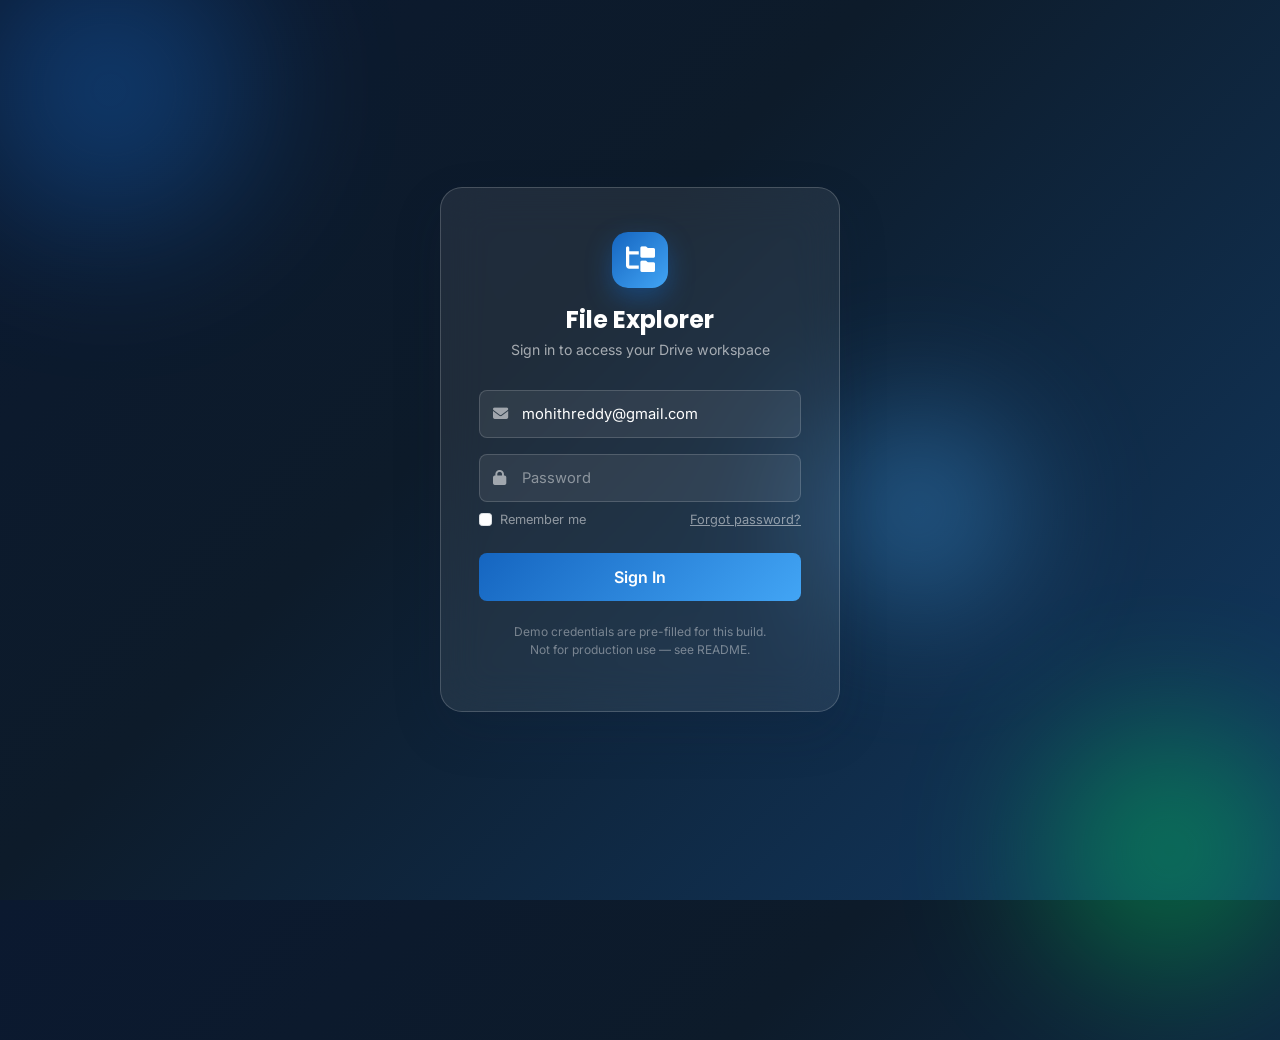
==== dashboard.html @ c63b26ad "Add files via upload" ====
<!DOCTYPE html>
<html lang="en">
<head>
<meta charset="UTF-8">
<meta name="viewport" content="width=device-width, initial-scale=1.0">
<title>File Explorer — Dashboard</title>
<link href="https://cdn.jsdelivr.net/npm/bootstrap@5.3.3/dist/css/bootstrap.min.css" rel="stylesheet">
<link href="https://cdnjs.cloudflare.com/ajax/libs/font-awesome/6.5.1/css/all.min.css" rel="stylesheet">
<link href="style.css" rel="stylesheet">
<link rel="icon" href="filelogo.png">
</head>
<body>

<div class="dropzone-overlay" id="dropzoneOverlay">
  <div class="dropzone-inner">
    <i class="fa-solid fa-cloud-arrow-up"></i>
    <div class="fw-semibold">Drop files to upload</div>
    <div style="font-size:0.85rem;opacity:0.75;">They'll be added to the current folder</div>
  </div>
</div>

<div class="sidebar-backdrop" id="sidebarBackdrop"></div>

<div class="app-shell">

  <!-- ============ SIDEBAR ============ -->
  <aside class="sidebar" id="sidebar">
    <div class="sidebar-brand">
      <div class="brand-icon"><i class="fa-solid fa-folder-tree"></i></div>
      <span class="brand-name">File Explorer</span>
    </div>

    <nav class="sidebar-nav">
      <div class="nav-item active" id="nav-dashboard"><i class="fa-solid fa-gauge"></i><span class="nav-label">Dashboard</span></div>
      <div class="nav-item" id="newFolderBtnSidebar" onclick="openCreateFolderModal()"><i class="fa-solid fa-folder-plus"></i><span class="nav-label">Create Folder</span></div>
      <div class="nav-item" id="nav-files"><i class="fa-solid fa-folder"></i><span class="nav-label">My Files</span></div>
      <div class="nav-item" id="nav-recent"><i class="fa-solid fa-clock-rotate-left"></i><span class="nav-label">Recent</span></div>
      <div class="nav-item" id="nav-favorites"><i class="fa-solid fa-star"></i><span class="nav-label">Favorites</span></div>
      <div class="nav-item" id="nav-trash"><i class="fa-solid fa-trash"></i><span class="nav-label">Trash</span></div>
      <div class="nav-item" id="nav-settings"><i class="fa-solid fa-gear"></i><span class="nav-label">Settings</span></div>
    </nav>

    <div class="sidebar-divider"></div>
    <div class="sidebar-section-title">Folders</div>
    <div class="folder-tree" id="folderTree"></div>
  </aside>

  <!-- ============ MAIN COLUMN ============ -->
  <div class="main-col" id="mainCol">

    <!-- Topbar -->
    <header class="topbar">
      <button class="icon-btn d-none d-lg-flex" id="sidebarCollapseBtn"><i class="fa-solid fa-bars"></i></button>
      <button class="icon-btn d-lg-none" id="mobileMenuBtn"><i class="fa-solid fa-bars"></i></button>

      <div class="search-box">
        <i class="fa-solid fa-magnifying-glass"></i>
        <input type="text" id="searchInput" placeholder="Search files and folders...">
      </div>

      <div class="ms-auto d-flex align-items-center gap-2">
        <button class="icon-btn">
          <i class="fa-regular fa-bell"></i>
          <span class="notif-dot"></span>
        </button>
        <div class="user-chip dropdown">
          <div class="user-avatar" id="userAvatarInitial">U</div>
          <div class="d-none d-md-block" style="font-size:0.82rem;">
            <div class="fw-semibold" id="userEmailLabel" style="max-width:160px;overflow:hidden;text-overflow:ellipsis;white-space:nowrap;">user@example.com</div>
            <div class="text-muted" style="font-size:0.72rem;">Signed in</div>
          </div>
          <button class="icon-btn" id="logoutBtn" title="Logout"><i class="fa-solid fa-arrow-right-from-bracket"></i></button>
        </div>
      </div>
    </header>

    <!-- Content -->
    <main class="content-area" id="contentArea">
      <div class="breadcrumb-bar" id="breadcrumbBar"></div>

      <div class="toolbar">
        <div class="toolbar-left">
          <button class="btn-primary-grad" id="uploadFileBtn"><i class="fa-solid fa-upload"></i> Upload</button>
          <button class="btn-outline-soft" id="newFolderBtn"><i class="fa-solid fa-folder-plus"></i> New folder</button>
          <span class="text-muted" id="itemCountLabel" style="font-size:0.82rem;"></span>
        </div>
        <div class="toolbar-right">
          <div class="dropdown dropdown-sort">
            <button class="btn-outline-soft dropdown-toggle" data-bs-toggle="dropdown" id="sortLabel">Sort: Name (↑)</button>
            <ul class="dropdown-menu">
              <li><a class="dropdown-item" href="#" data-sort="name">Name</a></li>
              <li><a class="dropdown-item" href="#" data-sort="date">Upload date</a></li>
              <li><a class="dropdown-item" href="#" data-sort="size">File size</a></li>
              <li><a class="dropdown-item" href="#" data-sort="type">File type</a></li>
            </ul>
          </div>
          <div class="view-toggle">
            <button class="active" id="gridBtn"><i class="fa-solid fa-table-cells-large"></i></button>
            <button id="listBtn"><i class="fa-solid fa-list"></i></button>
          </div>
        </div>
      </div>

      <div class="empty-state" id="emptyState" style="display:none;"></div>

      <div class="file-grid" id="gridView"></div>

      <div id="listViewWrap" style="display:none;overflow-x:auto;">
        <table class="file-table">
          <thead>
            <tr>
              <th data-colsort="name">Name</th>
              <th data-colsort="date">Uploaded</th>
              <th data-colsort="size">Size</th>
              <th data-colsort="type">Type</th>
              <th style="width:60px;"></th>
            </tr>
          </thead>
          <tbody id="listViewBody"></tbody>
        </table>
      </div>
    </main>
  </div>
</div>

<input type="file" id="fileInput" multiple style="display:none;">

<!-- ============ Context menu ============ -->
<div class="context-menu" id="contextMenu"></div>

<!-- ============ Upload progress panel ============ -->
<div class="upload-panel" id="uploadPanel" style="display:none;">
  <div class="upload-panel-header">
    <span><i class="fa-solid fa-cloud-arrow-up me-2"></i>Uploading</span>
    <i class="fa-solid fa-xmark" style="cursor:pointer;" onclick="document.getElementById('uploadPanel').style.display='none'"></i>
  </div>
  <div class="upload-list" id="uploadList"></div>
</div>

<!-- ============ Toast stack ============ -->
<div class="toast-stack" id="toastStack"></div>

<!-- ============ Modal: Create Folder ============ -->
<div class="modal fade" id="createFolderModal" tabindex="-1">
  <div class="modal-dialog">
    <div class="modal-content">
      <form id="createFolderForm">
        <div class="modal-header">
          <h5 class="modal-title"><i class="fa-solid fa-folder-plus me-2 text-primary"></i>New folder</h5>
          <button type="button" class="btn-close" data-bs-dismiss="modal"></button>
        </div>
        <div class="modal-body">
          <label class="form-label small text-muted">Folder name</label>
          <input type="text" class="form-control" id="newFolderNameInput" placeholder="e.g. Marketing Assets" required>
        </div>
        <div class="modal-footer">
          <button type="button" class="btn btn-outline-secondary btn-sm" data-bs-dismiss="modal">Cancel</button>
          <button type="submit" class="btn btn-primary btn-sm">Create</button>
        </div>
      </form>
    </div>
  </div>
</div>

<!-- ============ Modal: Rename ============ -->
<div class="modal fade" id="renameModal" tabindex="-1">
  <div class="modal-dialog">
    <div class="modal-content">
      <form id="renameForm">
        <div class="modal-header">
          <h5 class="modal-title" id="renameModalLabel"><i class="fa-solid fa-pen me-2 text-primary"></i>Rename</h5>
          <button type="button" class="btn-close" data-bs-dismiss="modal"></button>
        </div>
        <div class="modal-body">
          <input type="text" class="form-control" id="renameInput" required>
        </div>
        <div class="modal-footer">
          <button type="button" class="btn btn-outline-secondary btn-sm" data-bs-dismiss="modal">Cancel</button>
          <button type="submit" class="btn btn-primary btn-sm">Save</button>
        </div>
      </form>
    </div>
  </div>
</div>

<!-- ============ Modal: Properties ============ -->
<div class="modal fade" id="propertiesModal" tabindex="-1">
  <div class="modal-dialog">
    <div class="modal-content">
      <div class="modal-header">
        <h5 class="modal-title"><i class="fa-solid fa-circle-info me-2 text-primary"></i>Properties</h5>
        <button type="button" class="btn-close" data-bs-dismiss="modal"></button>
      </div>
      <div class="modal-body" id="propertiesBody"></div>
      <div class="modal-footer">
        <button type="button" class="btn btn-primary btn-sm" data-bs-dismiss="modal">Close</button>
      </div>
    </div>
  </div>
</div>

<!-- ============ Modal: Share ============ -->
<div class="modal fade" id="shareModal" tabindex="-1">
  <div class="modal-dialog">
    <div class="modal-content">
      <div class="modal-header">
        <h5 class="modal-title" id="shareModalLabel"><i class="fa-solid fa-share-nodes me-2 text-primary"></i>Share</h5>
        <button type="button" class="btn-close" data-bs-dismiss="modal"></button>
      </div>
      <div class="modal-body">
        <label class="form-label small text-muted">Shareable link</label>
        <div class="input-group">
          <input type="text" class="form-control" id="shareLinkInput" readonly>
          <button class="btn btn-outline-secondary" type="button" onclick="copyShareLink()"><i class="fa-solid fa-copy"></i></button>
        </div>
        <p class="text-muted small mt-2 mb-0">Demo link — wire this up to real Drive sharing permissions in <code>Code.gs</code>.</p>
      </div>
      <div class="modal-footer">
        <button type="button" class="btn btn-primary btn-sm" data-bs-dismiss="modal">Done</button>
      </div>
    </div>
  </div>
</div>

<!-- ============ Modal: Preview ============ -->
<div class="modal fade" id="previewModal" tabindex="-1">
  <div class="modal-dialog modal-lg modal-dialog-centered">
    <div class="modal-content">
      <div class="modal-header">
        <h5 class="modal-title" id="previewModalLabel">Preview</h5>
        <button type="button" class="btn-close" data-bs-dismiss="modal"></button>
      </div>
      <div class="modal-body preview-modal-body" id="previewBody"></div>
      <div class="modal-footer">
        <button type="button" class="btn btn-outline-secondary btn-sm" data-bs-dismiss="modal">Close</button>
        <button type="button" class="btn btn-primary btn-sm" id="previewDownloadBtn"><i class="fa-solid fa-download me-1"></i>Download</button>
      </div>
    </div>
  </div>
</div>

<script src="https://cdn.jsdelivr.net/npm/bootstrap@5.3.3/dist/js/bootstrap.bundle.min.js"></script>
<script src="mock-data.js"></script>
<script src="api.js"></script>
<script src="app.js"></script>
</body>
</html>
---- style.css ----
/* ============================================================
   File Explorer — Design Tokens & Global Styles
   ============================================================ */

@import url('https://fonts.googleapis.com/css2?family=Poppins:wght@500;600;700;800&family=Inter:wght@400;500;600;700&display=swap');

:root {
  /* Brand palette (per spec) */
  --color-primary: #1565C0;
  --color-primary-rgb: 21, 101, 192;
  --color-secondary: #42A5F5;
  --color-accent: #00C853;
  --color-accent-rgb: 0, 200, 83;
  --color-bg: #F4F7FC;
  --color-card: #FFFFFF;
  --color-sidebar: #0D1B2A;
  --color-sidebar-hover: #16283D;
  --color-danger: #E53935;
  --color-warning: #FB8C00;

  --text-primary: #16202B;
  --text-secondary: #64748B;
  --text-muted: #94A3B8;
  --text-on-sidebar: #C9D6E3;

  --border-color: #E6ECF5;
  --shadow-sm: 0 1px 2px rgba(16, 30, 54, 0.06);
  --shadow-md: 0 6px 20px rgba(16, 30, 54, 0.08);
  --shadow-lg: 0 20px 50px rgba(16, 30, 54, 0.16);

  --radius-sm: 8px;
  --radius-md: 14px;
  --radius-lg: 22px;

  --font-display: 'Poppins', 'Inter', sans-serif;
  --font-body: 'Inter', sans-serif;

  --sidebar-width: 268px;
  --sidebar-collapsed: 78px;
  --topbar-height: 68px;

  --transition-fast: 160ms cubic-bezier(.4,0,.2,1);
  --transition-med: 280ms cubic-bezier(.4,0,.2,1);
}

* { box-sizing: border-box; }

html, body {
  height: 100%;
}

body {
  font-family: var(--font-body);
  background: var(--color-bg);
  color: var(--text-primary);
  overflow-x: hidden;
}

h1, h2, h3, h4, h5, h6, .font-display {
  font-family: var(--font-display);
}

a { text-decoration: none; }

::-webkit-scrollbar { width: 8px; height: 8px; }
::-webkit-scrollbar-track { background: transparent; }
::-webkit-scrollbar-thumb { background: #CBD5E1; border-radius: 8px; }
::-webkit-scrollbar-thumb:hover { background: #9FB0C4; }

:focus-visible {
  outline: 2px solid var(--color-primary);
  outline-offset: 2px;
}

/* ============================================================
   LOGIN PAGE
   ============================================================ */

.login-page {
  min-height: 100vh;
  display: flex;
  align-items: center;
  justify-content: center;
  position: relative;
  overflow: hidden;
  background: linear-gradient(135deg, #0B1930 0%, #0D1B2A 40%, #123A63 100%);
}

.login-bg-orb {
  position: absolute;
  border-radius: 50%;
  filter: blur(60px);
  opacity: 0.55;
  animation: float-orb 14s ease-in-out infinite;
}
.orb-1 {
  width: 420px; height: 420px;
  background: radial-gradient(circle, var(--color-primary), transparent 70%);
  top: -120px; left: -100px;
  animation-delay: 0s;
}
.orb-2 {
  width: 380px; height: 380px;
  background: radial-gradient(circle, var(--color-accent), transparent 70%);
  bottom: -140px; right: -80px;
  animation-delay: -5s;
}
.orb-3 {
  width: 300px; height: 300px;
  background: radial-gradient(circle, var(--color-secondary), transparent 70%);
  top: 40%; left: 60%;
  animation-delay: -9s;
}

@keyframes float-orb {
  0%, 100% { transform: translate(0, 0) scale(1); }
  33% { transform: translate(30px, -40px) scale(1.08); }
  66% { transform: translate(-20px, 25px) scale(0.95); }
}

.login-card {
  position: relative;
  z-index: 2;
  width: 100%;
  max-width: 400px;
  padding: 44px 38px 36px;
  background: rgba(255, 255, 255, 0.08);
  border: 1px solid rgba(255, 255, 255, 0.18);
  border-radius: var(--radius-lg);
  backdrop-filter: blur(22px);
  -webkit-backdrop-filter: blur(22px);
  box-shadow: var(--shadow-lg);
  animation: card-rise 700ms cubic-bezier(.2,.8,.2,1) both;
}

@keyframes card-rise {
  from { opacity: 0; transform: translateY(24px) scale(.98); }
  to { opacity: 1; transform: translateY(0) scale(1); }
}

.login-logo {
  width: 56px; height: 56px;
  border-radius: 16px;
  display: flex; align-items: center; justify-content: center;
  background: linear-gradient(135deg, var(--color-primary), var(--color-secondary));
  color: #fff;
  font-size: 26px;
  margin: 0 auto 18px;
  box-shadow: 0 10px 26px rgba(var(--color-primary-rgb), 0.45);
}

.login-title {
  color: #fff;
  text-align: center;
  font-weight: 700;
  font-size: 1.5rem;
  margin-bottom: 4px;
}

.login-subtitle {
  color: rgba(255,255,255,0.6);
  text-align: center;
  font-size: 0.88rem;
  margin-bottom: 30px;
}

.glass-input {
  background: rgba(255,255,255,0.07);
  border: 1px solid rgba(255,255,255,0.16);
  color: #fff;
  border-radius: var(--radius-sm);
  padding: 12px 14px 12px 42px;
  font-size: 0.92rem;
  transition: var(--transition-fast);
}
.glass-input::placeholder { color: rgba(255,255,255,0.45); }
.glass-input:focus {
  background: rgba(255,255,255,0.12);
  border-color: var(--color-secondary);
  color: #fff;
  box-shadow: 0 0 0 3px rgba(66,165,245,0.25);
}

.input-icon-wrap { position: relative; }
.input-icon-wrap i {
  position: absolute; left: 14px; top: 50%; transform: translateY(-50%);
  color: rgba(255,255,255,0.55); font-size: 0.95rem;
}

.btn-login {
  width: 100%;
  border: none;
  border-radius: var(--radius-sm);
  padding: 12px;
  font-weight: 600;
  color: #fff;
  background: linear-gradient(135deg, var(--color-primary), var(--color-secondary));
  transition: var(--transition-fast);
  position: relative;
  overflow: hidden;
}
.btn-login:hover { filter: brightness(1.08); transform: translateY(-1px); box-shadow: 0 10px 24px rgba(var(--color-primary-rgb), 0.4); }
.btn-login:active { transform: translateY(0); }

.login-error {
  background: rgba(229, 57, 53, 0.14);
  border: 1px solid rgba(229, 57, 53, 0.4);
  color: #FFB4B0;
  font-size: 0.82rem;
  border-radius: var(--radius-sm);
  padding: 10px 12px;
  margin-bottom: 16px;
  display: flex;
  align-items: center;
  gap: 8px;
  animation: shake 420ms cubic-bezier(.36,.07,.19,.97);
}

@keyframes shake {
  10%, 90% { transform: translateX(-1px); }
  20%, 80% { transform: translateX(2px); }
  30%, 50%, 70% { transform: translateX(-4px); }
  40%, 60% { transform: translateX(4px); }
}

.login-hint {
  margin-top: 22px;
  text-align: center;
  font-size: 0.75rem;
  color: rgba(255,255,255,0.4);
}

/* Ripple */
.ripple { position: relative; overflow: hidden; }
.ripple-effect {
  position: absolute;
  border-radius: 50%;
  background: rgba(255,255,255,0.5);
  transform: scale(0);
  animation: ripple-anim 550ms linear;
  pointer-events: none;
}
@keyframes ripple-anim {
  to { transform: scale(3); opacity: 0; }
}

/* ============================================================
   DASHBOARD SHELL
   ============================================================ */

.app-shell { display: flex; min-height: 100vh; }

/* --- Sidebar --- */
.sidebar {
  width: var(--sidebar-width);
  background: var(--color-sidebar);
  color: var(--text-on-sidebar);
  position: fixed;
  top: 0; left: 0; bottom: 0;
  z-index: 1030;
  display: flex;
  flex-direction: column;
  transition: width var(--transition-med), transform var(--transition-med);
  overflow: hidden;
}
.sidebar.collapsed { width: var(--sidebar-collapsed); }

.sidebar-brand {
  height: var(--topbar-height);
  display: flex; align-items: center; gap: 12px;
  padding: 0 20px;
  flex-shrink: 0;
  border-bottom: 1px solid rgba(255,255,255,0.06);
}
.sidebar-brand .brand-icon {
  width: 34px; height: 34px; border-radius: 10px;
  background: linear-gradient(135deg, var(--color-primary), var(--color-secondary));
  display: flex; align-items: center; justify-content: center;
  color: #fff; flex-shrink: 0;
}
.sidebar-brand .brand-name {
  font-family: var(--font-display);
  font-weight: 700;
  color: #fff;
  white-space: nowrap;
  opacity: 1;
  transition: opacity var(--transition-fast);
}
.sidebar.collapsed .brand-name,
.sidebar.collapsed .nav-label,
.sidebar.collapsed .tree-label,
.sidebar.collapsed .sidebar-section-title { opacity: 0; pointer-events: none; }

.sidebar-nav { padding: 14px 12px; flex-shrink: 0; }

.nav-item {
  display: flex; align-items: center; gap: 12px;
  padding: 10px 12px;
  border-radius: var(--radius-sm);
  color: var(--text-on-sidebar);
  cursor: pointer;
  font-size: 0.9rem;
  font-weight: 500;
  transition: var(--transition-fast);
  white-space: nowrap;
  margin-bottom: 2px;
}
.nav-item i { width: 18px; text-align: center; flex-shrink: 0; }
.nav-item:hover { background: var(--color-sidebar-hover); color: #fff; }
.nav-item.active {
  background: linear-gradient(135deg, rgba(var(--color-primary-rgb),0.9), rgba(66,165,245,0.7));
  color: #fff;
  box-shadow: 0 4px 14px rgba(var(--color-primary-rgb), 0.35);
}

.sidebar-divider { height: 1px; background: rgba(255,255,255,0.07); margin: 10px 20px; flex-shrink: 0; }

.sidebar-section-title {
  font-size: 0.68rem;
  text-transform: uppercase;
  letter-spacing: 0.08em;
  color: var(--text-muted);
  padding: 6px 24px;
  transition: opacity var(--transition-fast);
}

.folder-tree {
  flex: 1;
  overflow-y: auto;
  padding: 0 8px 16px;
}

.tree-node { user-select: none; }
.tree-row {
  display: flex; align-items: center; gap: 6px;
  padding: 7px 8px;
  border-radius: var(--radius-sm);
  cursor: pointer;
  font-size: 0.85rem;
  color: var(--text-on-sidebar);
  transition: var(--transition-fast);
  white-space: nowrap;
}
.tree-row:hover { background: var(--color-sidebar-hover); color: #fff; }
.tree-row.active { background: rgba(var(--color-primary-rgb), 0.5); color: #fff; }
.tree-caret {
  width: 16px; text-align: center; font-size: 0.7rem;
  transition: transform var(--transition-fast);
  color: var(--text-muted);
  flex-shrink: 0;
}
.tree-caret.open { transform: rotate(90deg); }
.tree-caret.leaf { visibility: hidden; }
.tree-row i.tree-folder-icon { color: var(--color-secondary); flex-shrink: 0; }
.tree-label { overflow: hidden; text-overflow: ellipsis; }
.tree-children {
  overflow: hidden;
  max-height: 0;
  transition: max-height var(--transition-med) ease;
  padding-left: 18px;
  border-left: 1px dashed rgba(255,255,255,0.08);
  margin-left: 14px;
}
.tree-children.open { max-height: 2000px; }

/* --- Main column --- */
.main-col {
  flex: 1;
  margin-left: var(--sidebar-width);
  display: flex;
  flex-direction: column;
  min-height: 100vh;
  transition: margin-left var(--transition-med);
}
.main-col.sidebar-collapsed { margin-left: var(--sidebar-collapsed); }

/* --- Topbar --- */
.topbar {
  height: var(--topbar-height);
  background: rgba(255,255,255,0.85);
  backdrop-filter: blur(10px);
  border-bottom: 1px solid var(--border-color);
  display: flex; align-items: center;
  padding: 0 22px;
  gap: 16px;
  position: sticky; top: 0; z-index: 1020;
}

.icon-btn {
  width: 38px; height: 38px;
  border-radius: 10px;
  display: flex; align-items: center; justify-content: center;
  color: var(--text-secondary);
  background: transparent;
  border: none;
  transition: var(--transition-fast);
  flex-shrink: 0;
  position: relative;
}
.icon-btn:hover { background: var(--color-bg); color: var(--color-primary); }

.search-box {
  flex: 1;
  max-width: 480px;
  position: relative;
}
.search-box input {
  width: 100%;
  border: 1px solid var(--border-color);
  background: var(--color-bg);
  border-radius: 999px;
  padding: 9px 16px 9px 40px;
  font-size: 0.88rem;
  transition: var(--transition-fast);
}
.search-box input:focus {
  background: #fff;
  border-color: var(--color-secondary);
  box-shadow: 0 0 0 3px rgba(66,165,245,0.15);
}
.search-box i {
  position: absolute; left: 15px; top: 50%; transform: translateY(-50%);
  color: var(--text-muted); font-size: 0.85rem;
}

.notif-dot {
  position: absolute; top: 6px; right: 6px;
  width: 8px; height: 8px; border-radius: 50%;
  background: var(--color-accent);
  border: 2px solid #fff;
}

.user-chip {
  display: flex; align-items: center; gap: 10px;
  cursor: pointer;
  padding: 5px 10px 5px 5px;
  border-radius: 999px;
  transition: var(--transition-fast);
}
.user-chip:hover { background: var(--color-bg); }
.user-avatar {
  width: 32px; height: 32px; border-radius: 50%;
  background: linear-gradient(135deg, var(--color-primary), var(--color-accent));
  color: #fff; display: flex; align-items: center; justify-content: center;
  font-weight: 600; font-size: 0.8rem; flex-shrink: 0;
}

/* --- Content area --- */
.content-area {
  flex: 1;
  padding: 22px 26px 40px;
}

.breadcrumb-bar {
  display: flex; align-items: center; flex-wrap: wrap; gap: 6px;
  margin-bottom: 18px;
  font-size: 0.92rem;
}
.breadcrumb-item {
  color: var(--text-secondary);
  cursor: pointer;
  padding: 4px 8px;
  border-radius: 6px;
  transition: var(--transition-fast);
}
.breadcrumb-item:hover { background: #fff; color: var(--color-primary); }
.breadcrumb-item.current { color: var(--text-primary); font-weight: 600; cursor: default; }
.breadcrumb-item.current:hover { background: transparent; }
.breadcrumb-sep { color: var(--text-muted); font-size: 0.75rem; }

.toolbar {
  display: flex; align-items: center; justify-content: space-between;
  flex-wrap: wrap; gap: 12px;
  margin-bottom: 20px;
}
.toolbar-left { display: flex; align-items: center; gap: 10px; flex-wrap: wrap; }
.toolbar-right { display: flex; align-items: center; gap: 8px; }

.btn-primary-grad {
  background: linear-gradient(135deg, var(--color-primary), var(--color-secondary));
  border: none; color: #fff; font-weight: 600;
  padding: 9px 18px; border-radius: var(--radius-sm);
  font-size: 0.88rem;
  transition: var(--transition-fast);
  display: inline-flex; align-items: center; gap: 8px;
}
.btn-primary-grad:hover { filter: brightness(1.07); box-shadow: 0 8px 20px rgba(var(--color-primary-rgb),0.32); color: #fff; }

.btn-outline-soft {
  background: #fff;
  border: 1px solid var(--border-color);
  color: var(--text-secondary);
  padding: 9px 14px; border-radius: var(--radius-sm);
  font-size: 0.85rem; font-weight: 500;
  transition: var(--transition-fast);
  display: inline-flex; align-items: center; gap: 6px;
}
.btn-outline-soft:hover { border-color: var(--color-secondary); color: var(--color-primary); }

.view-toggle {
  display: flex; background: #fff; border: 1px solid var(--border-color);
  border-radius: var(--radius-sm); overflow: hidden;
}
.view-toggle button {
  border: none; background: transparent; padding: 8px 12px;
  color: var(--text-muted); transition: var(--transition-fast);
}
.view-toggle button.active { background: var(--color-bg); color: var(--color-primary); }

.dropdown-sort .dropdown-menu { border-radius: var(--radius-sm); box-shadow: var(--shadow-md); border: 1px solid var(--border-color); }

/* --- Grid view --- */
.file-grid {
  display: grid;
  grid-template-columns: repeat(auto-fill, minmax(168px, 1fr));
  gap: 16px;
}

.file-card {
  background: var(--color-card);
  border: 1px solid var(--border-color);
  border-radius: var(--radius-md);
  padding: 16px 14px 12px;
  cursor: pointer;
  transition: var(--transition-fast);
  position: relative;
  animation: card-pop 320ms cubic-bezier(.2,.8,.2,1) both;
}
@keyframes card-pop {
  from { opacity: 0; transform: translateY(8px) scale(.97); }
  to { opacity: 1; transform: translateY(0) scale(1); }
}
.file-card:hover {
  box-shadow: var(--shadow-md);
  transform: translateY(-3px);
  border-color: rgba(var(--color-primary-rgb),0.25);
}
.file-card.drag-over {
  border-color: var(--color-accent);
  box-shadow: 0 0 0 3px rgba(var(--color-accent-rgb),0.25);
}
.file-card .card-icon {
  width: 100%; height: 68px;
  display: flex; align-items: center; justify-content: center;
  font-size: 1.9rem;
  margin-bottom: 10px;
}
.file-card .card-name {
  font-size: 0.83rem; font-weight: 600;
  overflow: hidden; text-overflow: ellipsis; white-space: nowrap;
  margin-bottom: 3px;
}
.file-card .card-meta {
  font-size: 0.72rem; color: var(--text-muted);
}
.file-card .card-actions {
  position: absolute; top: 8px; right: 8px;
  opacity: 0; transition: var(--transition-fast);
}
.file-card:hover .card-actions { opacity: 1; }

.icon-folder { color: var(--color-secondary); }
.icon-image { color: #EC407A; }
.icon-pdf { color: #E53935; }
.icon-doc { color: #1565C0; }
.icon-sheet { color: #00A152; }
.icon-ppt { color: #E65100; }
.icon-zip { color: #6D4C41; }
.icon-video { color: #8E24AA; }
.icon-audio { color: #00838F; }
.icon-generic { color: #607D8B; }

/* --- List view --- */
.file-table {
  width: 100%;
  background: var(--color-card);
  border: 1px solid var(--border-color);
  border-radius: var(--radius-md);
  overflow: hidden;
  border-collapse: collapse;
}
.file-table thead th {
  background: #FAFBFF;
  font-size: 0.72rem;
  text-transform: uppercase;
  letter-spacing: 0.04em;
  color: var(--text-muted);
  font-weight: 600;
  padding: 12px 16px;
  border-bottom: 1px solid var(--border-color);
  cursor: pointer;
  white-space: nowrap;
}
.file-table tbody tr {
  transition: var(--transition-fast);
  cursor: pointer;
  animation: row-fade 260ms ease both;
}
@keyframes row-fade { from { opacity: 0; } to { opacity: 1; } }
.file-table tbody tr:hover { background: #F7FAFF; }
.file-table tbody td {
  padding: 11px 16px;
  border-bottom: 1px solid var(--border-color);
  font-size: 0.85rem;
  vertical-align: middle;
}
.file-table tbody tr:last-child td { border-bottom: none; }
.file-name-cell { display: flex; align-items: center; gap: 10px; font-weight: 500; }

/* --- Empty state --- */
.empty-state {
  text-align: center;
  padding: 70px 20px;
  color: var(--text-muted);
}
.empty-state i { font-size: 2.6rem; color: #CBD5E1; margin-bottom: 14px; display: block; }

/* --- Skeleton loading --- */
.skeleton {
  background: linear-gradient(90deg, #ECEFF4 25%, #F5F7FA 37%, #ECEFF4 63%);
  background-size: 400% 100%;
  animation: skeleton-shine 1.4s ease infinite;
  border-radius: 8px;
}
@keyframes skeleton-shine { 0% { background-position: 100% 50%; } 100% { background-position: 0 50%; } }

/* --- Drop zone overlay --- */
.dropzone-overlay {
  position: fixed; inset: 0;
  background: rgba(21,101,192,0.12);
  backdrop-filter: blur(2px);
  z-index: 1500;
  display: none;
  align-items: center; justify-content: center;
}
.dropzone-overlay.active { display: flex; }
.dropzone-inner {
  border: 3px dashed var(--color-primary);
  border-radius: var(--radius-lg);
  background: rgba(255,255,255,0.9);
  padding: 60px 90px;
  text-align: center;
  color: var(--color-primary);
  animation: dz-pulse 1.1s ease-in-out infinite;
}
@keyframes dz-pulse { 0%,100% { transform: scale(1); } 50% { transform: scale(1.03); } }
.dropzone-inner i { font-size: 2.6rem; margin-bottom: 10px; display: block; }

/* --- Upload progress panel --- */
.upload-panel {
  position: fixed; bottom: 20px; right: 20px;
  width: 320px;
  background: var(--color-card);
  border-radius: var(--radius-md);
  box-shadow: var(--shadow-lg);
  z-index: 1400;
  overflow: hidden;
  animation: card-rise 300ms ease both;
}
.upload-panel-header {
  padding: 12px 16px;
  background: var(--color-sidebar);
  color: #fff;
  font-size: 0.85rem;
  font-weight: 600;
  display: flex; align-items: center; justify-content: space-between;
}
.upload-list { max-height: 240px; overflow-y: auto; }
.upload-item { padding: 10px 16px; border-bottom: 1px solid var(--border-color); }
.upload-item:last-child { border-bottom: none; }
.upload-item-name { font-size: 0.8rem; font-weight: 500; margin-bottom: 6px; display: flex; justify-content: space-between; }
.upload-progress-track { height: 6px; background: var(--color-bg); border-radius: 4px; overflow: hidden; }
.upload-progress-fill {
  height: 100%;
  background: linear-gradient(90deg, var(--color-primary), var(--color-accent));
  border-radius: 4px;
  width: 0%;
  transition: width 200ms ease;
}

/* --- Context menu --- */
.context-menu {
  position: fixed;
  background: var(--color-card);
  border-radius: var(--radius-sm);
  box-shadow: var(--shadow-lg);
  border: 1px solid var(--border-color);
  padding: 6px;
  min-width: 190px;
  z-index: 2000;
  display: none;
  animation: ctx-pop 140ms ease both;
}
@keyframes ctx-pop { from { opacity: 0; transform: scale(.95); } to { opacity: 1; transform: scale(1); } }
.context-menu.show { display: block; }
.context-menu-item {
  padding: 9px 12px;
  border-radius: 6px;
  font-size: 0.85rem;
  display: flex; align-items: center; gap: 10px;
  cursor: pointer;
  color: var(--text-primary);
  transition: var(--transition-fast);
}
.context-menu-item:hover { background: var(--color-bg); color: var(--color-primary); }
.context-menu-item.danger { color: var(--color-danger); }
.context-menu-item.danger:hover { background: rgba(229,57,53,0.08); }
.context-menu-divider { height: 1px; background: var(--border-color); margin: 5px 4px; }

/* --- Modal tweaks --- */
.modal-content { border-radius: var(--radius-md); border: none; box-shadow: var(--shadow-lg); }
.modal-header { border-bottom: 1px solid var(--border-color); }
.modal-footer { border-top: 1px solid var(--border-color); }

.preview-modal-body { background: #0D1B2A; display: flex; align-items: center; justify-content: center; min-height: 400px; padding: 0; }
.preview-modal-body img, .preview-modal-body video { max-width: 100%; max-height: 70vh; }
.preview-modal-body iframe { width: 100%; height: 70vh; border: none; background: #fff; }
.preview-fallback { color: #fff; text-align: center; padding: 60px 20px; }
.preview-fallback i { font-size: 3rem; margin-bottom: 14px; display: block; color: var(--color-secondary); }

/* --- Toasts --- */
.toast-stack { position: fixed; top: 84px; right: 20px; z-index: 2100; display: flex; flex-direction: column; gap: 10px; }
.app-toast {
  min-width: 280px; max-width: 340px;
  background: var(--color-card);
  border-radius: var(--radius-sm);
  box-shadow: var(--shadow-lg);
  padding: 12px 14px;
  display: flex; align-items: flex-start; gap: 10px;
  border-left: 4px solid var(--color-accent);
  animation: toast-in 300ms cubic-bezier(.2,.8,.2,1) both;
}
.app-toast.toast-error { border-left-color: var(--color-danger); }
.app-toast.toast-info { border-left-color: var(--color-secondary); }
.app-toast.leaving { animation: toast-out 220ms ease both; }
@keyframes toast-in { from { opacity: 0; transform: translateX(40px); } to { opacity: 1; transform: translateX(0); } }
@keyframes toast-out { to { opacity: 0; transform: translateX(40px); } }
.app-toast i { margin-top: 2px; }
.app-toast .toast-title { font-weight: 600; font-size: 0.85rem; }
.app-toast .toast-msg { font-size: 0.78rem; color: var(--text-secondary); }

/* --- Mobile drawer --- */
.sidebar-backdrop {
  display: none;
  position: fixed; inset: 0; background: rgba(13,27,42,0.5);
  z-index: 1025;
}
.sidebar-backdrop.show { display: block; }

/* Responsive breakpoints */
@media (max-width: 991px) {
  .sidebar {
    transform: translateX(-100%);
    box-shadow: var(--shadow-lg);
  }
  .sidebar.mobile-open { transform: translateX(0); }
  .main-col, .main-col.sidebar-collapsed { margin-left: 0; }
  .search-box { max-width: 100%; }
}

@media (max-width: 576px) {
  .content-area { padding: 16px 12px 30px; }
  .file-grid { grid-template-columns: repeat(auto-fill, minmax(130px, 1fr)); gap: 10px; }
  .topbar { padding: 0 12px; gap: 8px; }
  .toolbar { flex-direction: column; align-items: stretch; }
  .toolbar-left, .toolbar-right { justify-content: space-between; }
}
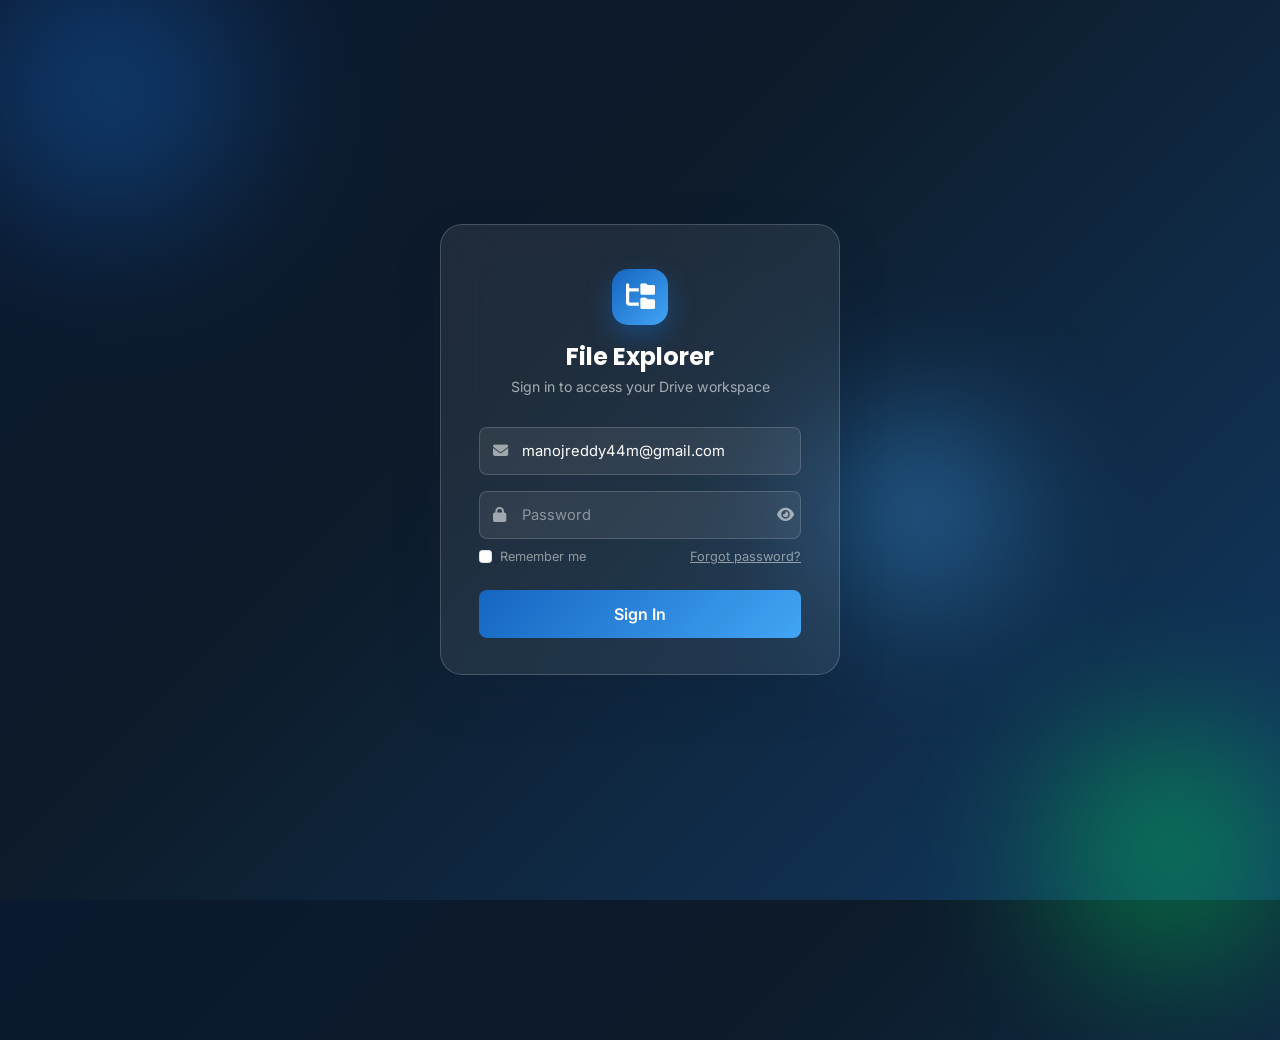
==== commit ef0abffa: "Add files via upload" ====
--- a/dashboard.html
+++ b/dashboard.html
@@ -82,11 +82,12 @@
         <div class="toolbar-left">
           <button class="btn-primary-grad" id="uploadFileBtn"><i class="fa-solid fa-upload"></i> Upload</button>
           <button class="btn-outline-soft" id="newFolderBtn"><i class="fa-solid fa-folder-plus"></i> New folder</button>
+          <button class="btn-outline-soft" id="pasteBtn" style="display:none;"><i class="fa-solid fa-paste"></i> Paste</button>
           <span class="text-muted" id="itemCountLabel" style="font-size:0.82rem;"></span>
         </div>
         <div class="toolbar-right">
           <div class="dropdown dropdown-sort">
-            <button class="btn-outline-soft dropdown-toggle" data-bs-toggle="dropdown" id="sortLabel">Sort: Name (↑)</button>
+            <button class="btn-outline-soft dropdown-toggle" data-bs-toggle="dropdown" id="sortLabel">Sort: Date (↑)</button>
             <ul class="dropdown-menu">
               <li><a class="dropdown-item" href="#" data-sort="name">Name</a></li>
               <li><a class="dropdown-item" href="#" data-sort="date">Upload date</a></li>
@@ -119,6 +120,8 @@
           <tbody id="listViewBody"></tbody>
         </table>
       </div>
+
+      <div id="settingsView" style="display:none;"></div>
     </main>
   </div>
 </div>
@@ -155,7 +158,10 @@
         </div>
         <div class="modal-footer">
           <button type="button" class="btn btn-outline-secondary btn-sm" data-bs-dismiss="modal">Cancel</button>
-          <button type="submit" class="btn btn-primary btn-sm">Create</button>
+          <button type="submit" class="btn btn-primary btn-sm" id="createFolderSubmitBtn">
+            <span id="createFolderBtnText">Create</span>
+            <span id="createFolderSpinner" class="spinner-border spinner-border-sm ms-2" style="display:none;"></span>
+          </button>
         </div>
       </form>
     </div>
--- a/style.css
+++ b/style.css
@@ -187,6 +187,22 @@
   color: rgba(255,255,255,0.55); font-size: 0.95rem;
 }
 
+/* Password show/hide eye icon */
+.input-icon-wrap .glass-input.pw-field { padding-right: 44px; }
+.pw-toggle-btn {
+  position: absolute;
+  right: 6px; top: 50%; transform: translateY(-50%);
+  width: 32px; height: 32px;
+  display: flex; align-items: center; justify-content: center;
+  background: none; border: none; padding: 0;
+  color: rgba(255,255,255,0.5);
+  font-size: 0.92rem;
+  cursor: pointer;
+  border-radius: var(--radius-sm);
+  transition: var(--transition-fast);
+}
+.pw-toggle-btn:hover, .pw-toggle-btn:focus-visible { color: #fff; background: rgba(255,255,255,0.08); }
+
 .btn-login {
   width: 100%;
   border: none;
@@ -230,6 +246,102 @@
   color: rgba(255,255,255,0.4);
 }
 
+.login-success {
+  background: rgba(0, 200, 83, 0.14) !important;
+  border-color: rgba(0, 200, 83, 0.4) !important;
+  color: #9BE8B4 !important;
+}
+
+.login-info {
+  background: rgba(66, 165, 245, 0.14) !important;
+  border-color: rgba(66, 165, 245, 0.35) !important;
+  color: #CFE8FF !important;
+}
+
+/* ============================================================
+   FORGOT PASSWORD PANEL
+   ============================================================ */
+.fp-back-btn {
+  position: absolute;
+  top: 20px; left: 20px;
+  width: 34px; height: 34px;
+  border-radius: 50%;
+  border: 1px solid rgba(255,255,255,0.18);
+  background: rgba(255,255,255,0.07);
+  color: #fff;
+  display: flex; align-items: center; justify-content: center;
+  font-size: 0.85rem;
+  cursor: pointer;
+  transition: var(--transition-fast);
+}
+.fp-back-btn:hover { background: rgba(255,255,255,0.15); }
+
+.fp-steps {
+  display: flex;
+  align-items: center;
+  justify-content: center;
+  gap: 6px;
+  margin-bottom: 22px;
+}
+.fp-step {
+  display: flex;
+  align-items: center;
+  gap: 6px;
+  font-size: 0.72rem;
+  color: rgba(255,255,255,0.4);
+  white-space: nowrap;
+}
+.fp-step span {
+  width: 20px; height: 20px;
+  border-radius: 50%;
+  background: rgba(255,255,255,0.12);
+  display: flex; align-items: center; justify-content: center;
+  font-size: 0.68rem;
+  font-weight: 600;
+  transition: var(--transition-med);
+}
+.fp-step.active { color: rgba(255,255,255,0.85); }
+.fp-step.active span { background: var(--color-secondary); color: #fff; }
+.fp-step-line { width: 20px; height: 1px; background: rgba(255,255,255,0.16); }
+
+.fp-info {
+  background: rgba(66, 165, 245, 0.14);
+  border: 1px solid rgba(66, 165, 245, 0.35);
+  color: #CFE8FF;
+  font-size: 0.8rem;
+  border-radius: var(--radius-sm);
+  padding: 10px 12px;
+  margin-bottom: 16px;
+  display: flex;
+  align-items: flex-start;
+  gap: 8px;
+  animation: card-rise 350ms cubic-bezier(.2,.8,.2,1) both;
+}
+.fp-info i { margin-top: 2px; }
+
+.otp-input-row {
+  display: flex;
+  gap: 8px;
+  justify-content: center;
+}
+.otp-box {
+  width: 44px; height: 52px;
+  text-align: center;
+  font-size: 1.3rem;
+  font-weight: 700;
+  background: rgba(255,255,255,0.07);
+  border: 1px solid rgba(255,255,255,0.16);
+  border-radius: var(--radius-sm);
+  color: #fff;
+  transition: var(--transition-fast);
+}
+.otp-box:focus {
+  outline: none;
+  background: rgba(255,255,255,0.12);
+  border-color: var(--color-secondary);
+  box-shadow: 0 0 0 3px rgba(66,165,245,0.25);
+}
+
 /* Ripple */
 .ripple { position: relative; overflow: hidden; }
 .ripple-effect {
@@ -555,9 +667,10 @@
 }
 .file-card .card-actions {
   position: absolute; top: 8px; right: 8px;
-  opacity: 0; transition: var(--transition-fast);
-}
-.file-card:hover .card-actions { opacity: 1; }
+  opacity: 0.75; transition: var(--transition-fast);
+}
+.file-card:hover .card-actions,
+.file-card .card-actions:focus-within { opacity: 1; }
 
 .icon-folder { color: var(--color-secondary); }
 .icon-image { color: #EC407A; }
@@ -606,6 +719,74 @@
 }
 .file-table tbody tr:last-child td { border-bottom: none; }
 .file-name-cell { display: flex; align-items: center; gap: 10px; font-weight: 500; }
+
+/* --- Newly created/uploaded item highlight --- */
+@keyframes just-created-pop {
+  0% { transform: scale(0.85); opacity: 0; box-shadow: 0 0 0 0 rgba(var(--color-accent-rgb), 0.5); }
+  40% { transform: scale(1.04); opacity: 1; }
+  60% { transform: scale(1); box-shadow: 0 0 0 14px rgba(var(--color-accent-rgb), 0); }
+  100% { transform: scale(1); box-shadow: 0 0 0 0 rgba(var(--color-accent-rgb), 0); }
+}
+@keyframes just-created-row-pop {
+  0% { transform: scaleY(0.6); opacity: 0; background: rgba(var(--color-accent-rgb), 0.18); }
+  50% { transform: scaleY(1.02); opacity: 1; }
+  100% { transform: scaleY(1); background: rgba(var(--color-accent-rgb), 0.06); }
+}
+.file-card.just-created {
+  animation: just-created-pop 900ms cubic-bezier(.2,.8,.2,1);
+  border-color: var(--color-accent) !important;
+  transform-origin: center;
+}
+.file-table tbody tr.just-created {
+  animation: just-created-row-pop 700ms cubic-bezier(.2,.8,.2,1);
+  transform-origin: center;
+}
+
+/* --- Success "checkmark" state on a button mid-animation (e.g. Create folder) --- */
+@keyframes btn-success-in {
+  0% { transform: scale(0.9); }
+  50% { transform: scale(1.05); }
+  100% { transform: scale(1); }
+}
+.btn-success-pulse {
+  background: var(--color-accent) !important;
+  border-color: var(--color-accent) !important;
+  animation: btn-success-in 350ms ease-out;
+}
+.dot-flash span {
+  animation: dot-flash-blink 1.2s infinite;
+  opacity: 0.2;
+}
+.dot-flash span:nth-child(2) { animation-delay: 0.2s; }
+.dot-flash span:nth-child(3) { animation-delay: 0.4s; }
+@keyframes dot-flash-blink {
+  0%, 80%, 100% { opacity: 0.2; }
+  40% { opacity: 1; }
+}
+
+/* --- Settings view --- */
+.settings-grid {
+  display: grid;
+  grid-template-columns: repeat(auto-fit, minmax(320px, 1fr));
+  gap: 18px;
+}
+.settings-card {
+  background: var(--color-card);
+  border: 1px solid var(--border-color);
+  border-radius: var(--radius-md);
+  padding: 18px 20px;
+}
+.settings-card-title { margin-bottom: 14px; font-weight: 600; font-size: 0.95rem; }
+.settings-account-row { display: flex; align-items: center; gap: 12px; }
+.settings-row {
+  display: flex; align-items: center; justify-content: space-between;
+  gap: 12px; padding: 10px 0;
+  border-top: 1px solid var(--border-color);
+}
+.settings-row:first-of-type { border-top: none; padding-top: 0; }
+.settings-danger { border-color: rgba(229,57,53,0.25); }
+.storage-bar-track { height: 8px; background: var(--color-bg); border-radius: 4px; overflow: hidden; }
+.storage-bar-fill { height: 100%; background: linear-gradient(90deg, var(--color-secondary), var(--color-primary)); border-radius: 4px; transition: width 300ms ease; }
 
 /* --- Empty state --- */
 .empty-state {
@@ -705,6 +886,10 @@
 .context-menu-item:hover { background: var(--color-bg); color: var(--color-primary); }
 .context-menu-item.danger { color: var(--color-danger); }
 .context-menu-item.danger:hover { background: rgba(229,57,53,0.08); }
+
+/* --- Clipboard: item pending a Cut→Paste move --- */
+.file-card.clipboard-cut { opacity: 0.45; }
+.file-table tbody tr.clipboard-cut { opacity: 0.45; }
 .context-menu-divider { height: 1px; background: var(--border-color); margin: 5px 4px; }
 
 /* --- Modal tweaks --- */
@@ -764,4 +949,25 @@
   .topbar { padding: 0 12px; gap: 8px; }
   .toolbar { flex-direction: column; align-items: stretch; }
   .toolbar-left, .toolbar-right { justify-content: space-between; }
+}
+
+/* --- Login / forgot-password: small phones --- */
+@media (max-width: 480px) {
+  .login-page { padding: 16px; }
+  .login-card { padding: 34px 22px 26px; max-width: 100%; }
+  .login-logo { width: 48px; height: 48px; font-size: 22px; }
+  .login-title { font-size: 1.3rem; }
+  .login-subtitle { font-size: 0.82rem; margin-bottom: 22px; }
+  .fp-steps { gap: 4px; }
+  .fp-step { font-size: 0.64rem; gap: 4px; }
+  .fp-step span { width: 17px; height: 17px; font-size: 0.6rem; }
+  .fp-step-line { width: 12px; }
+  .otp-input-row { gap: 6px; }
+  .otp-box { width: 38px; height: 46px; font-size: 1.1rem; }
+}
+@media (max-width: 360px) {
+  .login-card { padding: 28px 16px 22px; }
+  .otp-input-row { gap: 4px; }
+  .otp-box { width: 32px; height: 42px; font-size: 0.95rem; border-radius: 6px; }
+  .fp-step span { width: 16px; height: 16px; }
 }
